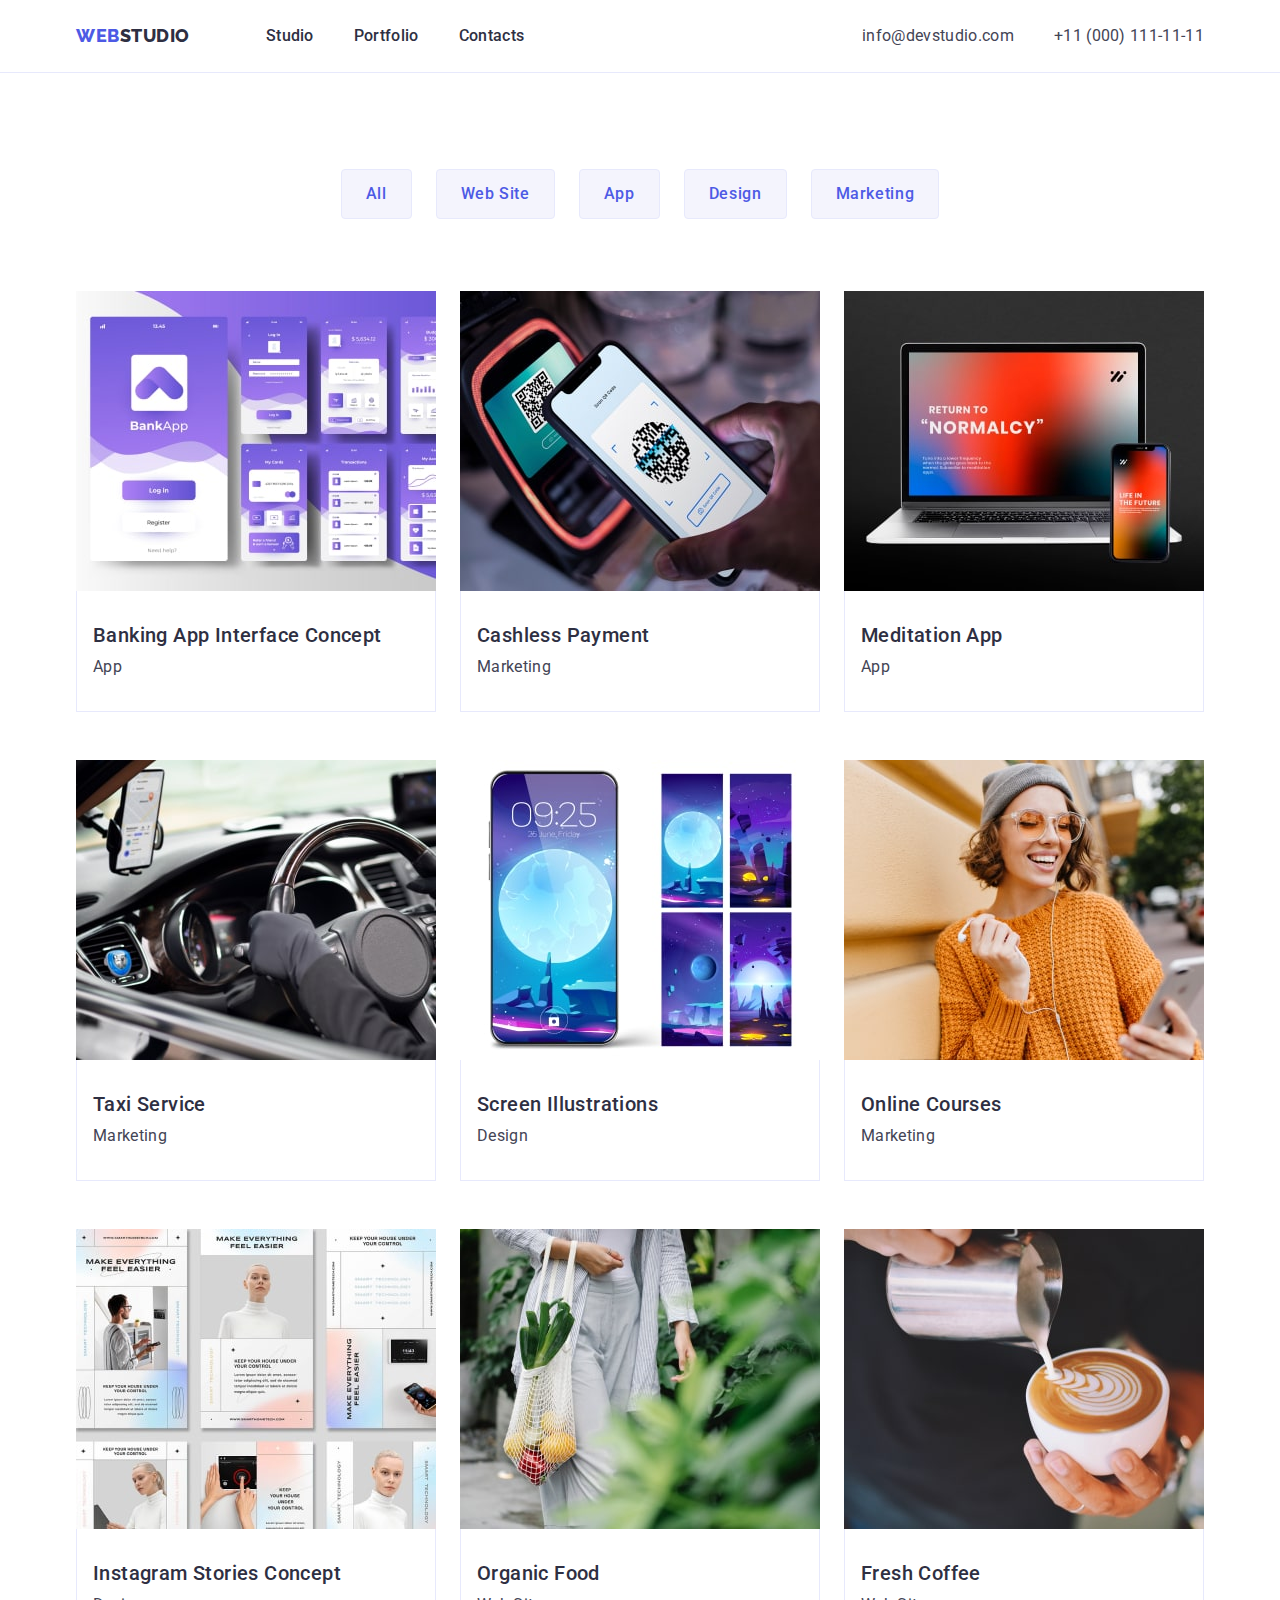
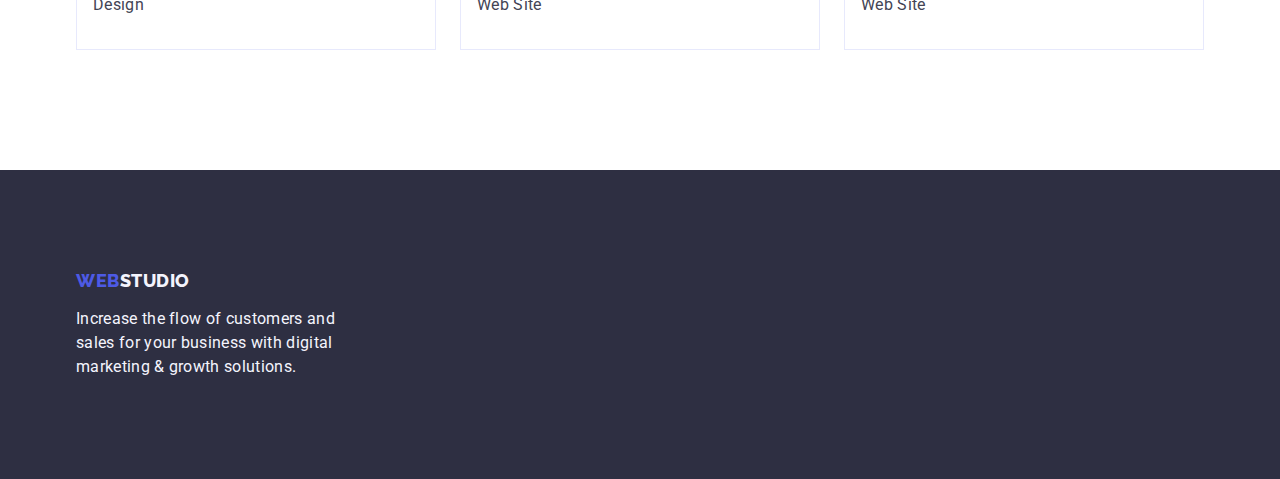
==== portfolio.html @ 8f0b391e "Initial commit" ====
<!DOCTYPE html>
<html lang="en">
  <head>
    <meta charset="UTF-8" />
    <meta name="viewport" content="width=device-width, initial-scale=1.0" />
    <link
      rel="stylesheet"
      href="https://cdn.jsdelivr.net/npm/modern-normalize@2.0.0/modern-normalize.min.css"
    />
    <link rel="preconnect" href="https://fonts.googleapis.com" />
    <link rel="preconnect" href="https://fonts.gstatic.com" crossorigin />
    <link
      href="https://fonts.googleapis.com/css2?family=Raleway:wght@800&family=Roboto:wght@400;500;700;900&display=swap"
      rel="stylesheet"
    />
    <link rel="stylesheet" href="./css/styles.css" />
    <title>Portfolio</title>
  </head>
  <body>
    <header class="header">
      <div class="container header-flex">
        <nav class="nav">
          <a href="./index.html" class="logo link logo-flex"
            >Web<span class="logo-web logo">Studio</span></a
          >
          <ul class="nav-list list">
            <li><a href="./index.html" class="link nav-item">Studio</a></li>
            <li>
              <a href="./portfolio.html" class="link nav-item">Portfolio</a>
            </li>
            <li><a href="" class="link nav-item">Contacts</a></li>
          </ul>
        </nav>
        <address class="address">
          <ul class="list address-flex">
            <li>
              <a href="mailto:info@devstudio.com" class="link address-item"
                >info@devstudio.com</a
              >
            </li>
            <li>
              <a href="tel:+110001111111" class="link address-item"
                >+11 (000) 111-11-11</a
              >
            </li>
          </ul>
        </address>
      </div>
    </header>

    <main>
      <section class="portfolio-section">
        <div class="container portfolio-main">
          <h1 class="visually-hidden">our service</h1>
          <ul class="list portfolio-button-flex">
            <li>
              <button type="button" class="portfolio-button">All</button>
            </li>
            <li>
              <button type="button" class="portfolio-button">Web Site</button>
            </li>
            <li>
              <button type="button" class="portfolio-button">App</button>
            </li>
            <li>
              <button type="button" class="portfolio-button">Design</button>
            </li>
            <li>
              <button type="button" class="portfolio-button">Marketing</button>
            </li>
          </ul>

          <ul class="portfolio-table list">
            <li class="portfolio-table-list">
              <a href="" class="link">
                <img
                  src="./images/portfolio/img1.jpg"
                  alt="Banking App"
                  width="360"
                  height="300"
                />
                <div class="portfolio-group">
                  <h2 class="portfolio-main-subtitle">
                    Banking App Interface Concept
                  </h2>
                  <p class="portfolio-main-text">App</p>
                </div>
              </a>
            </li>
            <li class="portfolio-table-list">
              <a href="" class="link">
                <img
                  src="./images/portfolio/img2.jpg"
                  alt="Marketing"
                  width="360"
                  height="300"
                />
                <div class="portfolio-group">
                  <h2 class="portfolio-main-subtitle">Cashless Payment</h2>
                  <p class="portfolio-main-text">Marketing</p>
                </div>
              </a>
            </li>
            <li class="portfolio-table-list">
              <a href="" class="link">
                <img
                  src="./images/portfolio/img3.jpg"
                  alt="App"
                  width="360"
                  height="300"
                />
                <div class="portfolio-group">
                  <h2 class="portfolio-main-subtitle">Meditation App</h2>
                  <p class="portfolio-main-text">App</p>
                </div>
              </a>
            </li>
            <li class="portfolio-table-list">
              <a href="" class="link">
                <img
                  src="./images/portfolio/img4.jpg"
                  alt="Marketing"
                  width="360"
                  height="300"
                />
                <div class="portfolio-group">
                  <h2 class="portfolio-main-subtitle">Taxi Service</h2>
                  <p class="portfolio-main-text">Marketing</p>
                </div>
              </a>
            </li>
            <li class="portfolio-table-list">
              <a href="" class="link">
                <img
                  src="./images/portfolio/img5.jpg"
                  alt="Design"
                  width="360"
                  height="300"
                />
                <div class="portfolio-group">
                  <h2 class="portfolio-main-subtitle">Screen Illustrations</h2>
                  <p class="portfolio-main-text">Design</p>
                </div>
              </a>
            </li>
            <li class="portfolio-table-list">
              <a href="" class="link">
                <img
                  src="./images/portfolio/img6.jpg"
                  alt="Marketing"
                  width="360"
                  height="300"
                />
                <div class="portfolio-group">
                  <h2 class="portfolio-main-subtitle">Online Courses</h2>
                  <p class="portfolio-main-text">Marketing</p>
                </div>
              </a>
            </li>
            <li class="portfolio-table-list">
              <a href="" class="link">
                <img
                  src="./images/portfolio/img7.jpg"
                  alt="Design"
                  width="360"
                  height="300"
                />
                <div class="portfolio-group">
                  <h2 class="portfolio-main-subtitle">
                    Instagram Stories Concept
                  </h2>
                  <p class="portfolio-main-text">Design</p>
                </div>
              </a>
            </li>
            <li class="portfolio-table-list">
              <a href="" class="link">
                <img
                  src="./images/portfolio/img8.jpg"
                  alt="Web Site"
                  width="360"
                  height="300"
                />
                <div class="portfolio-group">
                  <h2 class="portfolio-main-subtitle">Organic Food</h2>
                  <p class="portfolio-main-text">Web Site</p>
                </div>
              </a>
            </li>
            <li class="portfolio-table-list">
              <a href="" class="link">
                <img
                  src="./images/portfolio/img9.jpg"
                  alt="Web Site"
                  width="360"
                  height="300"
                />
                <div class="portfolio-group">
                  <h2 class="portfolio-main-subtitle">Fresh Coffee</h2>
                  <p class="portfolio-main-text">Web Site</p>
                </div>
              </a>
            </li>
          </ul>
        </div>
      </section>
    </main>
    <footer class="footer">
      <div class="container footer-flex">
        <a href="./index.html" class="link logo footer-link">
          Web<span class="footer-logo logo">Studio</span>
        </a>
        <p class="footer-text">
          Increase the flow of customers and sales for your business with
          digital marketing & growth solutions.
        </p>
      </div>
    </footer>
  </body>
</html>
---- css/styles.css ----
body {
  font-family: 'Roboto', sans-serif;
  background-color: var(--ligh-white);
  color: var(--general-text-color);
  line-height: 1.5;
  letter-spacing: 0.02em;
}

.list {
  list-style-type: none;
}

:root {
  --header-text-color: #2e2f42;
  --general-text-color: #434455;
  --main-color: #4d5ae5;
  --active-color: #404bbf;
  --ligh-white: #fff;
  --social-footer: #31d0aa;
  --accent-color: #e7e9fc;
  --accent-light-color: #f4f4fd;

  --font-medium: 500;

  --padding-120: 120px;
}
.link {
  text-decoration: none;
}

.address {
  font-style: normal;
}

button {
  font-family: inherit;
  cursor: pointer;
}

/**
  |============================
  | HIDDEN ELEMENTS 
  |============================
*/
.visually-hidden {
  position: absolute;
  width: 1px;
  height: 1px;
  margin: -1px;
  border: 0;
  padding: 0;
  white-space: nowrap;
  clip-path: inset(100%);
  clip: rect(0 0 0 0);
  overflow: hidden;
}

/**
  |============================
  | CANCELATION ALL STYLES 
  |============================
*/
h1,
h2,
h3,
h4,
h5,
h6,
p {
  margin: 0;
}

ul,
ol {
  margin: 0;
  padding-left: 0;
}

/**
  |============================
  | IMG INLINE-->>BLOCK
  |============================
*/

img {
  display: block;
  max-width: 100%;
  height: auto;
}

/**
  |============================
  | CONTAINER FLEX 
  |============================
*/

.container {
  max-width: 1158px;
  padding-left: 15px;
  padding-right: 15px;
  margin: 0 auto;
  /* outline: 2px dashed rgba(8, 109, 55, 0.889); */
}

/**
  |============================
  | HEADER
  |============================
*/

.header {
  border-bottom: 1px solid var(--accent-color);
}
.header-flex {
  display: flex;
  justify-content: space-between;
  align-items: center;
}

.nav {
  display: flex;
  align-items: center;
}

.logo {
  color: var(--main-color);
  font-family: 'Raleway', sans-serif;
  font-size: 18px;
  font-weight: 800;
  line-height: 1.17; /* 116.667% */
  letter-spacing: 0.03em;
  text-transform: uppercase;
}
.logo-flex {
  display: inline-block;
  margin-right: 76px;
}

.logo-web {
  color: var(--header-text-color);
}

.nav-item {
  color: var(--header-text-color);
  font-weight: var(--font-medium);

  display: inline-block;
  padding-top: 24px;
  padding-bottom: 24px;
}

.nav-list {
  display: flex;
  /* margin-left: 76px; ?????*/
  gap: 40px;
}

.nav-item:hover,
.nav-item:focus {
  color: var(--active-color);
}

.address-item {
  color: var(--general-text-color);
}

.address-flex {
  display: flex;
  gap: 40px;
}

.address-item:hover,
.address-item:focus {
  color: var(--active-color);
}
/**
  |============================
  | MAIN
  |============================
*/
.hero {
  /* temporary background-remove later */
  background-color: var(--header-text-color);
  padding-top: 188px;
  padding-bottom: 188px;
}

.hero-flex {
  display: flex;
  flex-direction: column;
  justify-content: center;
}
.hero-header {
  color: var(--ligh-white);
  text-align: center;
  font-size: 56px;
  line-height: 1.07; /* 107.143% */
  letter-spacing: 0.02em;
  margin: 0 auto;
  margin-bottom: 48px;
  max-width: 496px;
}

.button-hero {
  border: none;
  color: var(--ligh-white);
  background: var(--main-color);
  font-weight: var(--font-medium);
  letter-spacing: 0.04em;
  line-height: 1.5;
  border-radius: 4px;
  box-shadow: 0px 4px 4px 0px rgba(0, 0, 0, 0.15);

  padding: 16px 32px;
  margin: 0 auto;
  min-width: 169px;
}
.button-hero:hover,
.button-hero:focus {
  background: var(--active-color);
}

.goal-flex {
  display: flex;
  gap: 24px;
}

.goal-list {
  width: calc((100% - 72px) / 3);
}

.goal-subtitle,
.team-subtitle,
.portfolio-main-subtitle {
  color: var(--header-text-color);
  font-size: 20px;
  font-weight: var(--font-medium);
  letter-spacing: 0.02em;
  line-height: 1.2;
}

.goal-subtitle {
  margin-bottom: 8px;
}

.goal-text,
.team-text,
.portfolio-main-text {
  color: var(--general-text-color);
}

.services {
  padding-bottom: var(--padding-120);
}
.services-flex {
  display: flex;
  gap: 24px;
}

.services-item {
  width: calc((100% - 48px) / 2);
  border: 1px solid var(--cornflower, var(--accent-color));
}

.team {
  background-color: var(--accent-light-color);
}

.team-list {
  background-color: var(--ligh-white);

  width: calc((100% - 72px) / 3);
  text-align: center;
  box-shadow: 0px 2px 1px 0px rgba(46, 47, 66, 0.08),
    0px 1px 1px 0px rgba(46, 47, 66, 0.16),
    0px 1px 6px 0px rgba(46, 47, 66, 0.08);
  border-radius: 0px 0px 4px 4px;
}

.team-header,
.services-header {
  color: var(--header-text-color);
  font-size: 36px;
  font-weight: 700;
  line-height: 1.11; /* 111.111% */
  letter-spacing: 0.02em;
  text-transform: capitalize;

  text-align: center;
  margin-bottom: 72px;
}

.team-group {
  padding-top: 32px;
  padding-bottom: 32px;
}
.team-subtitle {
  margin-bottom: 8px;
}

.paddding-standart {
  padding-top: var(--padding-120);
  padding-bottom: var(--padding-120);
}

.team-flex {
  display: flex;
  gap: 24px;
}

/**
  |============================
  | FOOTER
  |============================
*/
.footer {
  background-color: var(--header-text-color);
  padding-top: 100px;
  padding-bottom: 100px;
}

.footer-logo,
.footer-text {
  color: var(--accent-light-color);
}

.footer-text {
  max-width: 264px;
}
/* .footer-flex {
  padding-left: 156px;
} */

.footer-link {
  display: inline-block;
  margin-bottom: 16px;
}
/**
  |============================
  | PORTFOLIO EXCLUSEVILY
  |============================
*/
.portfolio-button {
  border: 1px solid var(--accent-color);
  background: var(--accent-light-color);
  font-weight: var(--font-medium);
  border-radius: 4px;

  letter-spacing: 0.04em;
  color: var(--main-color);
  line-height: 1.5;

  display: flex;
  flex-shrink: 0;
  padding: 12px 24px;
  align-items: center;
}

.portfolio-button:hover,
.portfolio-button:focus {
  background: var(--active-color);
  color: var(--ligh-white);
  border: 1px solid transparent;
}

.portfolio-section {
  padding-top: 96px;
  padding-bottom: var(--padding-120);
}

.portfolio-button-flex {
  display: flex;
  gap: 24px;
  justify-content: center;
  margin-bottom: 72px;
}

.portfolio-table {
  display: flex;
  flex-wrap: wrap;
  gap: 48px 24px;
}

.portfolio-table-list {
  width: calc((100% - 48px) / 3);
}

.portfolio-group {
  padding: 32px 16px;

  border: 1px solid var(--cornflower, var(--accent-color));
  border-top: 0;
}
.portfolio-main-subtitle {
  margin-bottom: 8px;
}
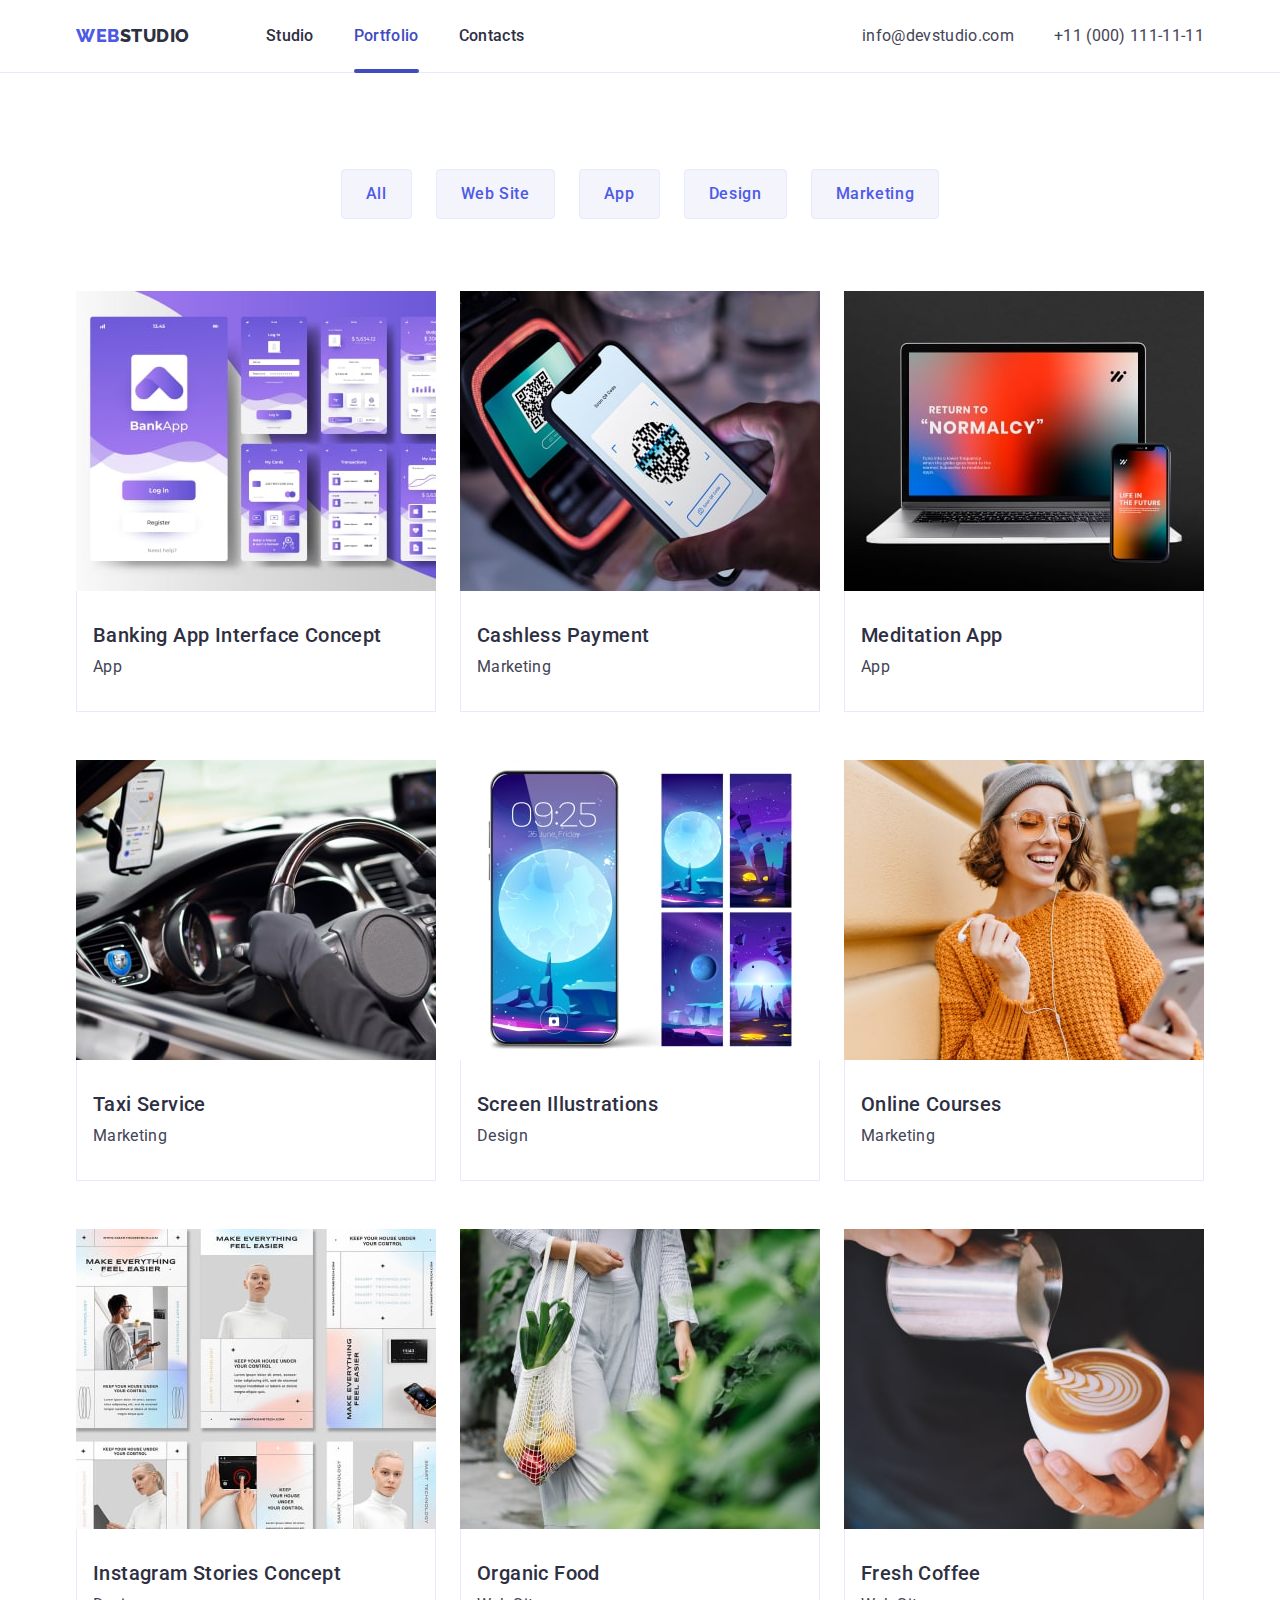
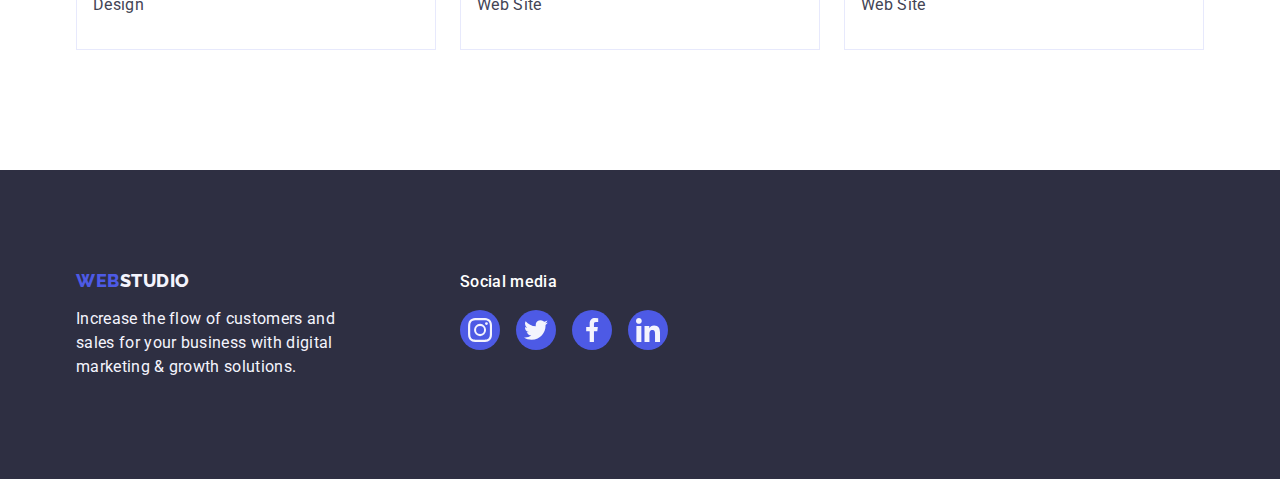
==== commit c5751757: "completion HW04" ====
--- a/portfolio.html
+++ b/portfolio.html
@@ -24,9 +24,15 @@
             >Web<span class="logo-web logo">Studio</span></a
           >
           <ul class="nav-list list">
-            <li><a href="./index.html" class="link nav-item">Studio</a></li>
-            <li>
-              <a href="./portfolio.html" class="link nav-item">Portfolio</a>
+            <li>
+              <a href="./index.html" class="link nav-item">Studio</a>
+            </li>
+            <li class="current-list">
+              <a
+                href="./portfolio.html"
+                class="link nav-item current-underline nav-item-current"
+                >Portfolio</a
+              >
             </li>
             <li><a href="" class="link nav-item">Contacts</a></li>
           </ul>
@@ -73,12 +79,20 @@
           <ul class="portfolio-table list">
             <li class="portfolio-table-list">
               <a href="" class="link">
-                <img
-                  src="./images/portfolio/img1.jpg"
-                  alt="Banking App"
-                  width="360"
-                  height="300"
-                />
+                <div class="portfolio-overlay">
+                  <img
+                    src="./images/portfolio/img1.jpg"
+                    alt="Banking App"
+                    width="360"
+                    height="300"
+                  />
+                  <p class="portfolio-overlay-text">
+                    14 Stylish and User-Friendly App Design Concepts · Task
+                    Manager App · Calorie Tracker App · Exotic Fruit Ecommerce
+                    App · Cloud Storage App
+                  </p>
+                </div>
+
                 <div class="portfolio-group">
                   <h2 class="portfolio-main-subtitle">
                     Banking App Interface Concept
@@ -89,12 +103,19 @@
             </li>
             <li class="portfolio-table-list">
               <a href="" class="link">
-                <img
-                  src="./images/portfolio/img2.jpg"
-                  alt="Marketing"
-                  width="360"
-                  height="300"
-                />
+                <div class="portfolio-overlay">
+                  <img
+                    src="./images/portfolio/img2.jpg"
+                    alt="Marketing"
+                    width="360"
+                    height="300"
+                  />
+                  <p class="portfolio-overlay-text">
+                    14 Stylish and User-Friendly App Design Concepts · Task
+                    Manager App · Calorie Tracker App · Exotic Fruit Ecommerce
+                    App · Cloud Storage App
+                  </p>
+                </div>
                 <div class="portfolio-group">
                   <h2 class="portfolio-main-subtitle">Cashless Payment</h2>
                   <p class="portfolio-main-text">Marketing</p>
@@ -103,12 +124,19 @@
             </li>
             <li class="portfolio-table-list">
               <a href="" class="link">
-                <img
-                  src="./images/portfolio/img3.jpg"
-                  alt="App"
-                  width="360"
-                  height="300"
-                />
+                <div class="portfolio-overlay">
+                  <img
+                    src="./images/portfolio/img3.jpg"
+                    alt="Marketing"
+                    width="360"
+                    height="300"
+                  />
+                  <p class="portfolio-overlay-text">
+                    14 Stylish and User-Friendly App Design Concepts · Task
+                    Manager App · Calorie Tracker App · Exotic Fruit Ecommerce
+                    App · Cloud Storage App
+                  </p>
+                </div>
                 <div class="portfolio-group">
                   <h2 class="portfolio-main-subtitle">Meditation App</h2>
                   <p class="portfolio-main-text">App</p>
@@ -117,12 +145,19 @@
             </li>
             <li class="portfolio-table-list">
               <a href="" class="link">
-                <img
-                  src="./images/portfolio/img4.jpg"
-                  alt="Marketing"
-                  width="360"
-                  height="300"
-                />
+                <div class="portfolio-overlay">
+                  <img
+                    src="./images/portfolio/img4.jpg"
+                    alt="Marketing"
+                    width="360"
+                    height="300"
+                  />
+                  <p class="portfolio-overlay-text">
+                    14 Stylish and User-Friendly App Design Concepts · Task
+                    Manager App · Calorie Tracker App · Exotic Fruit Ecommerce
+                    App · Cloud Storage App
+                  </p>
+                </div>
                 <div class="portfolio-group">
                   <h2 class="portfolio-main-subtitle">Taxi Service</h2>
                   <p class="portfolio-main-text">Marketing</p>
@@ -131,12 +166,19 @@
             </li>
             <li class="portfolio-table-list">
               <a href="" class="link">
-                <img
-                  src="./images/portfolio/img5.jpg"
-                  alt="Design"
-                  width="360"
-                  height="300"
-                />
+                <div class="portfolio-overlay">
+                  <img
+                    src="./images/portfolio/img5.jpg"
+                    alt="Marketing"
+                    width="360"
+                    height="300"
+                  />
+                  <p class="portfolio-overlay-text">
+                    14 Stylish and User-Friendly App Design Concepts · Task
+                    Manager App · Calorie Tracker App · Exotic Fruit Ecommerce
+                    App · Cloud Storage App
+                  </p>
+                </div>
                 <div class="portfolio-group">
                   <h2 class="portfolio-main-subtitle">Screen Illustrations</h2>
                   <p class="portfolio-main-text">Design</p>
@@ -145,12 +187,19 @@
             </li>
             <li class="portfolio-table-list">
               <a href="" class="link">
-                <img
-                  src="./images/portfolio/img6.jpg"
-                  alt="Marketing"
-                  width="360"
-                  height="300"
-                />
+                <div class="portfolio-overlay">
+                  <img
+                    src="./images/portfolio/img6.jpg"
+                    alt="Marketing"
+                    width="360"
+                    height="300"
+                  />
+                  <p class="portfolio-overlay-text">
+                    14 Stylish and User-Friendly App Design Concepts · Task
+                    Manager App · Calorie Tracker App · Exotic Fruit Ecommerce
+                    App · Cloud Storage App
+                  </p>
+                </div>
                 <div class="portfolio-group">
                   <h2 class="portfolio-main-subtitle">Online Courses</h2>
                   <p class="portfolio-main-text">Marketing</p>
@@ -159,12 +208,19 @@
             </li>
             <li class="portfolio-table-list">
               <a href="" class="link">
-                <img
-                  src="./images/portfolio/img7.jpg"
-                  alt="Design"
-                  width="360"
-                  height="300"
-                />
+                <div class="portfolio-overlay">
+                  <img
+                    src="./images/portfolio/img7.jpg"
+                    alt="Marketing"
+                    width="360"
+                    height="300"
+                  />
+                  <p class="portfolio-overlay-text">
+                    14 Stylish and User-Friendly App Design Concepts · Task
+                    Manager App · Calorie Tracker App · Exotic Fruit Ecommerce
+                    App · Cloud Storage App
+                  </p>
+                </div>
                 <div class="portfolio-group">
                   <h2 class="portfolio-main-subtitle">
                     Instagram Stories Concept
@@ -175,12 +231,19 @@
             </li>
             <li class="portfolio-table-list">
               <a href="" class="link">
-                <img
-                  src="./images/portfolio/img8.jpg"
-                  alt="Web Site"
-                  width="360"
-                  height="300"
-                />
+                <div class="portfolio-overlay">
+                  <img
+                    src="./images/portfolio/img8.jpg"
+                    alt="Marketing"
+                    width="360"
+                    height="300"
+                  />
+                  <p class="portfolio-overlay-text">
+                    14 Stylish and User-Friendly App Design Concepts · Task
+                    Manager App · Calorie Tracker App · Exotic Fruit Ecommerce
+                    App · Cloud Storage App
+                  </p>
+                </div>
                 <div class="portfolio-group">
                   <h2 class="portfolio-main-subtitle">Organic Food</h2>
                   <p class="portfolio-main-text">Web Site</p>
@@ -189,12 +252,19 @@
             </li>
             <li class="portfolio-table-list">
               <a href="" class="link">
-                <img
-                  src="./images/portfolio/img9.jpg"
-                  alt="Web Site"
-                  width="360"
-                  height="300"
-                />
+                <div class="portfolio-overlay">
+                  <img
+                    src="./images/portfolio/img9.jpg"
+                    alt="Marketing"
+                    width="360"
+                    height="300"
+                  />
+                  <p class="portfolio-overlay-text">
+                    14 Stylish and User-Friendly App Design Concepts · Task
+                    Manager App · Calorie Tracker App · Exotic Fruit Ecommerce
+                    App · Cloud Storage App
+                  </p>
+                </div>
                 <div class="portfolio-group">
                   <h2 class="portfolio-main-subtitle">Fresh Coffee</h2>
                   <p class="portfolio-main-text">Web Site</p>
@@ -207,13 +277,48 @@
     </main>
     <footer class="footer">
       <div class="container footer-flex">
-        <a href="./index.html" class="link logo footer-link">
-          Web<span class="footer-logo logo">Studio</span>
-        </a>
-        <p class="footer-text">
-          Increase the flow of customers and sales for your business with
-          digital marketing & growth solutions.
-        </p>
+        <div class="footer-left">
+          <a href="./index.html" class="link logo footer-link">
+            Web<span class="footer-logo logo">Studio</span>
+          </a>
+          <p class="footer-text">
+            Increase the flow of customers and sales for your business with
+            digital marketing & growth solutions.
+          </p>
+        </div>
+        <div class="footer-social-flex">
+          <h4 class="footer-social-header">Social media</h4>
+          <ul class="footer-social">
+            <li class="footer-social-list">
+              <a href="" class="footer-social-link">
+                <svg class="footer-social-icon" width="24" height="24">
+                  <use href="./images/icons/sprite.svg#icon-instagram"></use>
+                </svg>
+              </a>
+            </li>
+            <li class="footer-social-list">
+              <a href="" class="footer-social-link">
+                <svg class="footer-social-icon" width="24" height="24">
+                  <use href="./images/icons/sprite.svg#icon-twitter"></use>
+                </svg>
+              </a>
+            </li>
+            <li class="footer-social-list">
+              <a href="" class="footer-social-link">
+                <svg class="footer-social-icon" width="24" height="24">
+                  <use href="./images/icons/sprite.svg#icon-facebook"></use>
+                </svg>
+              </a>
+            </li>
+            <li class="footer-social-list">
+              <a href="" class="footer-social-link">
+                <svg class="footer-social-icon" width="24" height="24">
+                  <use href="./images/icons/sprite.svg#icon-linkedin"></use>
+                </svg>
+              </a>
+            </li>
+          </ul>
+        </div>
       </div>
     </footer>
   </body>
--- a/css/styles.css
+++ b/css/styles.css
@@ -19,10 +19,13 @@
   --social-footer: #31d0aa;
   --accent-color: #e7e9fc;
   --accent-light-color: #f4f4fd;
+  --customers-logo-color: #8e8f99;
 
   --font-medium: 500;
 
   --padding-120: 120px;
+
+  --transition-all: 250ms cubic-bezier(0.4, 0, 0.2, 1);
 }
 .link {
   text-decoration: none;
@@ -140,6 +143,23 @@
   color: var(--header-text-color);
 }
 
+.current-status {
+  color: var(--active-color);
+}
+.current-list {
+  position: relative;
+}
+.current-underline::after {
+  content: '';
+  display: block;
+  width: 100%;
+  height: 4px;
+  border-radius: 2px;
+  background-color: var(--active-color);
+  position: absolute;
+  bottom: -1px;
+}
+
 .nav-item {
   color: var(--header-text-color);
   font-weight: var(--font-medium);
@@ -147,11 +167,15 @@
   display: inline-block;
   padding-top: 24px;
   padding-bottom: 24px;
+
+  transition: color var(--transition-all);
+}
+.nav-item-current {
+  color: var(--active-color);
 }
 
 .nav-list {
   display: flex;
-  /* margin-left: 76px; ?????*/
   gap: 40px;
 }
 
@@ -162,6 +186,8 @@
 
 .address-item {
   color: var(--general-text-color);
+
+  transition: color var(--transition-all);
 }
 
 .address-flex {
@@ -180,9 +206,21 @@
 */
 .hero {
   /* temporary background-remove later */
-  background-color: var(--header-text-color);
+  background-color: var(--grey, rgba(46, 47, 66, 0.7));
   padding-top: 188px;
   padding-bottom: 188px;
+
+  background-image: linear-gradient(
+      rgba(46, 47, 66, 0.7),
+      rgba(46, 47, 66, 0.7)
+    ),
+    url(../images/index/img9.jpg);
+
+  background-repeat: no-repeat;
+  background-position: center;
+  background-size: cover;
+  max-width: 1440px;
+  margin: auto;
 }
 
 .hero-flex {
@@ -214,10 +252,12 @@
   padding: 16px 32px;
   margin: 0 auto;
   min-width: 169px;
+
+  transition: background-color var(--transition-all);
 }
 .button-hero:hover,
 .button-hero:focus {
-  background: var(--active-color);
+  background-color: var(--active-color);
 }
 
 .goal-flex {
@@ -242,6 +282,17 @@
 .goal-subtitle {
   margin-bottom: 8px;
 }
+.goal-icon {
+  display: flex;
+  justify-content: center;
+  align-items: center;
+  margin-bottom: 8px;
+
+  width: 264px;
+  height: 112px;
+  background-color: var(--accent-light-color);
+  border-radius: 4px;
+}
 
 .goal-text,
 .team-text,
@@ -297,16 +348,98 @@
 .team-subtitle {
   margin-bottom: 8px;
 }
-
+.team-text {
+  margin-bottom: 8px;
+}
+.team-icon {
+  display: flex;
+  gap: 24px;
+  justify-content: center;
+}
+.team-icon-list {
+  width: 40px;
+  height: 40px;
+  background-color: var(--main-color);
+  border-radius: 50%;
+
+  display: flex;
+  justify-content: center;
+  align-items: center;
+
+  transition: background-color var(--transition-all);
+}
+
+.team-icon-list:hover,
+.team-icon-list:focus {
+  background-color: var(--active-color);
+}
+
+.team-icon-item {
+  fill: var(--accent-light-color);
+}
 .paddding-standart {
   padding-top: var(--padding-120);
   padding-bottom: var(--padding-120);
 }
-
+.team-icon-link {
+  display: flex;
+}
 .team-flex {
   display: flex;
   gap: 24px;
 }
+.customers-header {
+  color: var(--header-text-color);
+  text-align: center;
+  font-size: 36px;
+  font-style: italic;
+  line-height: 1.11; /* 111.111% */
+  letter-spacing: 0.02em;
+
+  margin-bottom: 72px;
+}
+.customers-flex {
+  display: flex;
+  gap: 24px;
+  justify-content: center;
+}
+.customers-list {
+  width: calc((100% - 120px) / 6);
+  height: 88px;
+}
+
+.customers-link {
+  display: flex;
+  border-radius: 4px;
+  border: 1px solid var(--customers-logo-color);
+  width: 100%;
+  height: 100%;
+  color: var(--customers-logo-color);
+
+  justify-content: center;
+  align-items: center;
+
+  transition: border-color var(--transition-all);
+}
+.customers-icon {
+  fill: currentColor;
+
+  transition: fill var(--transition-all);
+}
+
+.customers-icon:hover,
+.customers-icon:focus {
+  fill: var(--active-color);
+}
+
+.customers-link:hover,
+.customers-link:focus {
+  border-color: var(--active-color);
+}
+
+.customers-link:is(:hover, :focus) .customers-icon {
+  fill: var(--active-color);
+}
 
 /**
   |============================
@@ -314,26 +447,65 @@
   |============================
 */
 .footer {
-  background-color: var(--header-text-color);
   padding-top: 100px;
   padding-bottom: 100px;
+  background-color: var(--header-text-color);
 }
 
 .footer-logo,
 .footer-text {
   color: var(--accent-light-color);
 }
+.footer-flex {
+  display: flex;
+}
+
+.footer-left {
+  margin-right: 120px;
+}
 
 .footer-text {
   max-width: 264px;
 }
-/* .footer-flex {
-  padding-left: 156px;
-} */
 
 .footer-link {
   display: inline-block;
   margin-bottom: 16px;
+}
+
+.footer-social-header {
+  color: var(--ligh-white);
+  font-weight: var(--font-medium);
+  margin-bottom: 16px;
+}
+
+.footer-social {
+  display: flex;
+  gap: 16px;
+}
+
+.footer-social-list {
+  width: 40px;
+  height: 40px;
+  background-color: var(--main-color);
+  border-radius: 50%;
+
+  display: flex;
+  justify-content: center;
+  align-items: center;
+
+  transition: background-color var(--transition-all);
+}
+.footer-social-link {
+  display: flex;
+}
+
+.footer-social-icon {
+  fill: var(--accent-light-color);
+}
+.footer-social-list:hover,
+.footer-social-list:focus {
+  background-color: var(--social-footer);
 }
 /**
   |============================
@@ -354,11 +526,14 @@
   flex-shrink: 0;
   padding: 12px 24px;
   align-items: center;
+
+  transition: background-color var(--transition-all),
+    color var(--transition-all), border var(--transition-all);
 }
 
 .portfolio-button:hover,
 .portfolio-button:focus {
-  background: var(--active-color);
+  background-color: var(--active-color);
   color: var(--ligh-white);
   border: 1px solid transparent;
 }
@@ -383,6 +558,7 @@
 
 .portfolio-table-list {
   width: calc((100% - 48px) / 3);
+  transition: box-shadow var(--transition-all);
 }
 
 .portfolio-group {
@@ -391,6 +567,125 @@
   border: 1px solid var(--cornflower, var(--accent-color));
   border-top: 0;
 }
+
+.portfolio-table-list:hover,
+.portfolio-table-list:focus {
+  box-shadow: 0px 2px 1px 0px rgba(46, 47, 66, 0.08),
+    0px 1px 1px 0px rgba(46, 47, 66, 0.16),
+    0px 1px 6px 0px rgba(46, 47, 66, 0.08);
+}
+
 .portfolio-main-subtitle {
   margin-bottom: 8px;
 }
+
+.portfolio-overlay {
+  position: relative;
+  overflow: hidden;
+}
+.portfolio-overlay-text {
+  width: 100%;
+  height: 100%;
+  position: absolute;
+  background-color: var(--main-color);
+  top: 0;
+  left: 0;
+  color: var(--accent-light-color);
+
+  padding-left: 32px;
+  padding-right: 32px;
+  padding-top: 40px;
+
+  transform: translateY(100%);
+  transition: transform var(--transition-all);
+}
+
+.portfolio-table-list:is(:hover, focus) .portfolio-overlay-text {
+  transform: translateY(0);
+}
+
+.backdrop {
+  position: fixed;
+  top: 0;
+  left: 0;
+  width: 100%;
+  height: 100%;
+
+  background: rgba(46, 47, 66, 0.4);
+
+  opacity: 1;
+  visibility: visible;
+  pointer-events: initial;
+
+  transition: opacity var(--transition-all), visibility var(--transition-all);
+}
+
+.backdrop.is-hidden {
+  opacity: 0;
+  pointer-events: none;
+  visibility: hidden;
+  transform: rotate(0deg);
+}
+
+.modal {
+  width: 408px;
+  min-height: 584px;
+  position: absolute;
+  border-radius: 4px;
+  background: #fcfcfc;
+  box-shadow: 0px 2px 1px 0px rgba(0, 0, 0, 0.2),
+    0px 1px 3px 0px rgba(0, 0, 0, 0.12), 0px 1px 1px 0px rgba(0, 0, 0, 0.14);
+  top: 50%;
+  left: 50%;
+
+  transform: translate(-50%, -50%) rotate(360deg) scale(1);
+
+  position: relative;
+  opacity: 1;
+
+  transition: opacity 1200ms cubic-bezier(0.4, 0, 0.2, 1),
+    transform 1200ms cubic-bezier(0.4, 0, 0.2, 1);
+}
+
+.backdrop.is-hidden .modal {
+  transform: translate(-50%, -50%) rotate(0) scale(0);
+  opacity: 0;
+}
+
+.modal-button {
+  background-color: transparent;
+  border: none;
+  cursor: pointer;
+
+  width: 24px;
+  height: 24px;
+
+  border: 1px solid rgba(0, 0, 0, 0.1);
+  border-radius: 50%;
+  background-color: var(--accent-color);
+
+  display: flex;
+  justify-content: center;
+  align-items: center;
+
+  position: absolute;
+  top: 24px;
+  right: 24px;
+
+  transition: background-color var(--transition-all),
+    border-color var(--transition-all);
+}
+
+.modal-button:hover,
+.modal-button:focus {
+  background-color: var(--active-color);
+  border-color: var(--active-color);
+}
+
+.modal-close {
+  fill: var(--header-text-color);
+  transition: fill var(--transition-all);
+}
+.modal-button:is(:hover, :focus) .modal-close {
+  fill: var(--ligh-white);
+}
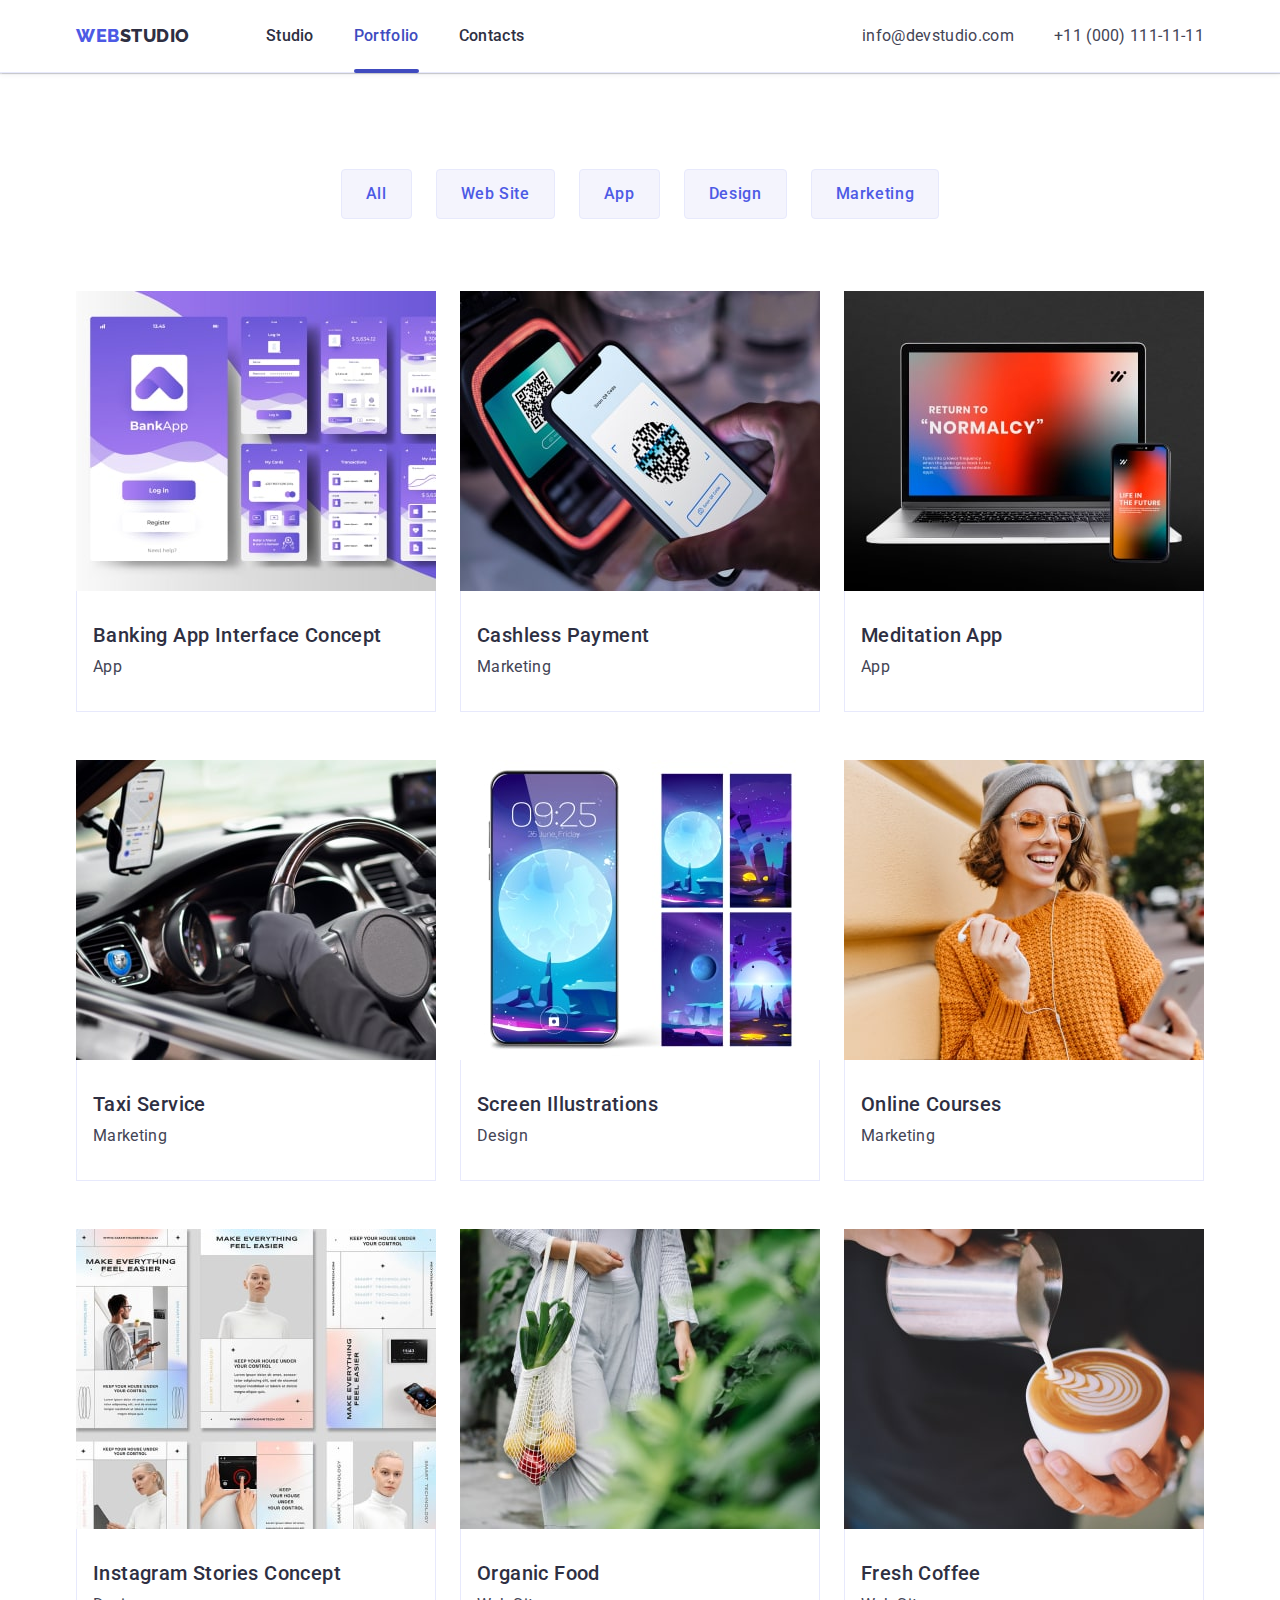
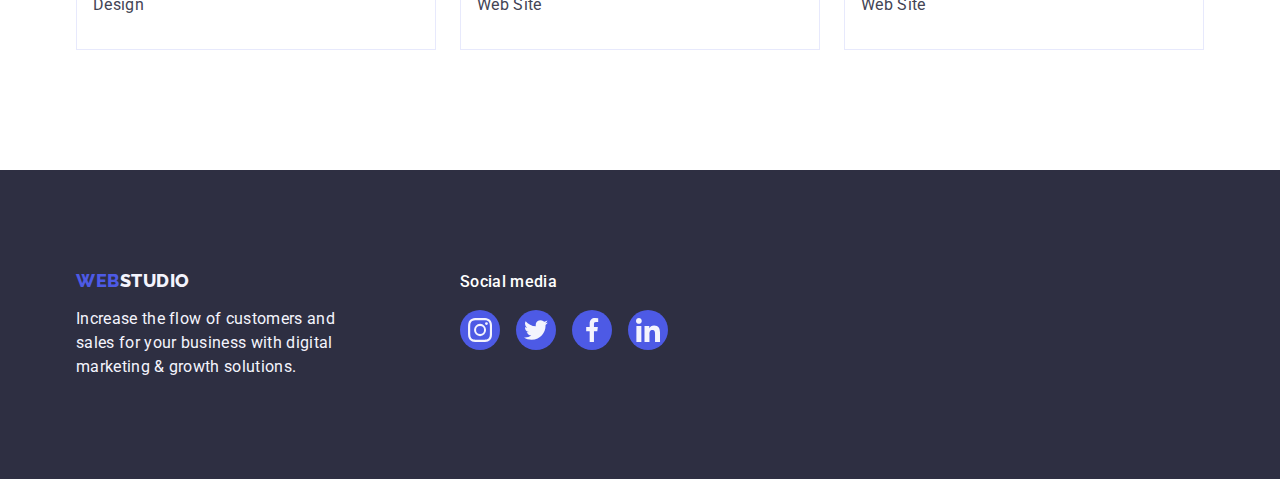
==== commit c45eedbc: "correction some mistakes HW04" ====
--- a/portfolio.html
+++ b/portfolio.html
@@ -292,28 +292,28 @@
             <li class="footer-social-list">
               <a href="" class="footer-social-link">
                 <svg class="footer-social-icon" width="24" height="24">
-                  <use href="./images/icons/sprite.svg#icon-instagram"></use>
+                  <use href="./images/icons.svg#icon-instagram"></use>
                 </svg>
               </a>
             </li>
             <li class="footer-social-list">
               <a href="" class="footer-social-link">
                 <svg class="footer-social-icon" width="24" height="24">
-                  <use href="./images/icons/sprite.svg#icon-twitter"></use>
+                  <use href="./images/icons.svg#icon-twitter"></use>
                 </svg>
               </a>
             </li>
             <li class="footer-social-list">
               <a href="" class="footer-social-link">
                 <svg class="footer-social-icon" width="24" height="24">
-                  <use href="./images/icons/sprite.svg#icon-facebook"></use>
+                  <use href="./images/icons.svg#icon-facebook"></use>
                 </svg>
               </a>
             </li>
             <li class="footer-social-list">
               <a href="" class="footer-social-link">
                 <svg class="footer-social-icon" width="24" height="24">
-                  <use href="./images/icons/sprite.svg#icon-linkedin"></use>
+                  <use href="./images/icons.svg#icon-linkedin"></use>
                 </svg>
               </a>
             </li>
--- a/css/styles.css
+++ b/css/styles.css
@@ -113,6 +113,8 @@
 
 .header {
   border-bottom: 1px solid var(--accent-color);
+  box-shadow: 2px 1px rgba(46, 47, 66, 0.08), 0px 1px 1px rgba(46, 47, 66, 0.16),
+    0px 1px 6px rgba(46, 47, 66, 0.08);
 }
 .header-flex {
   display: flex;
